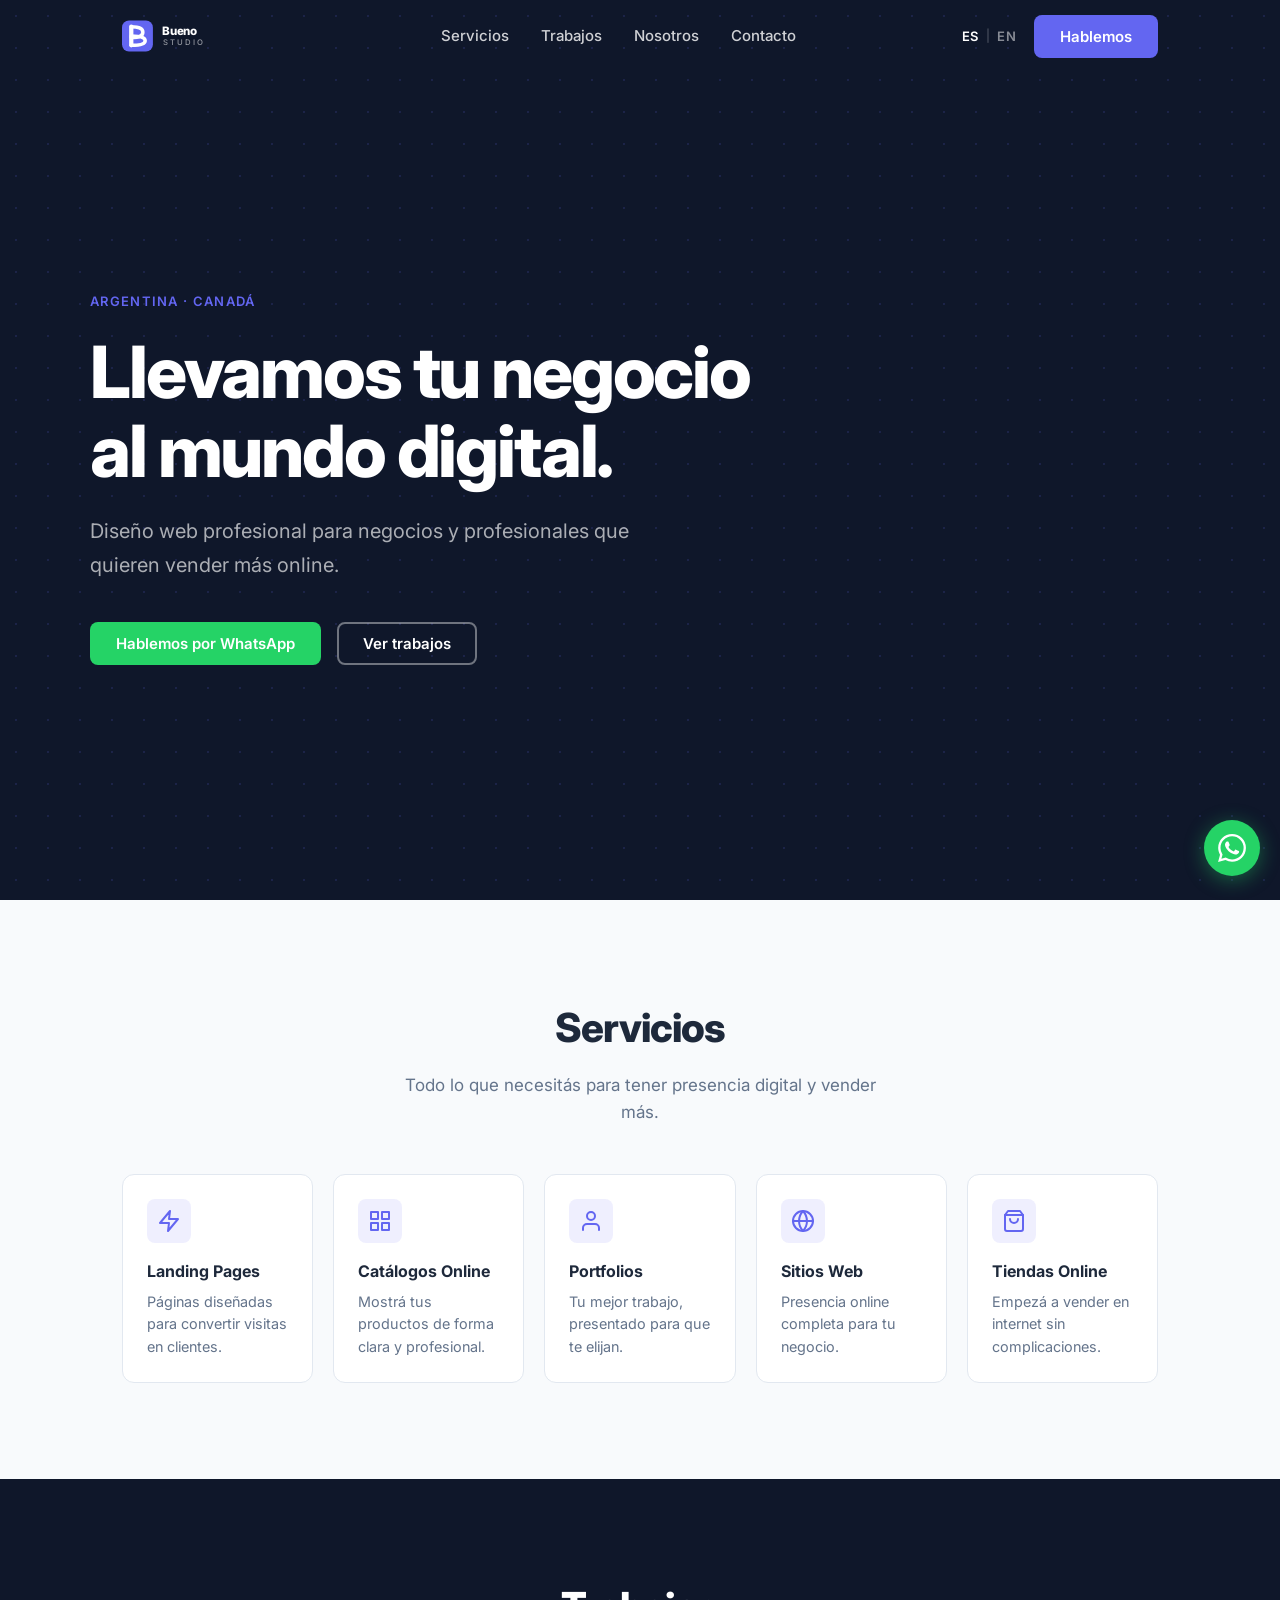
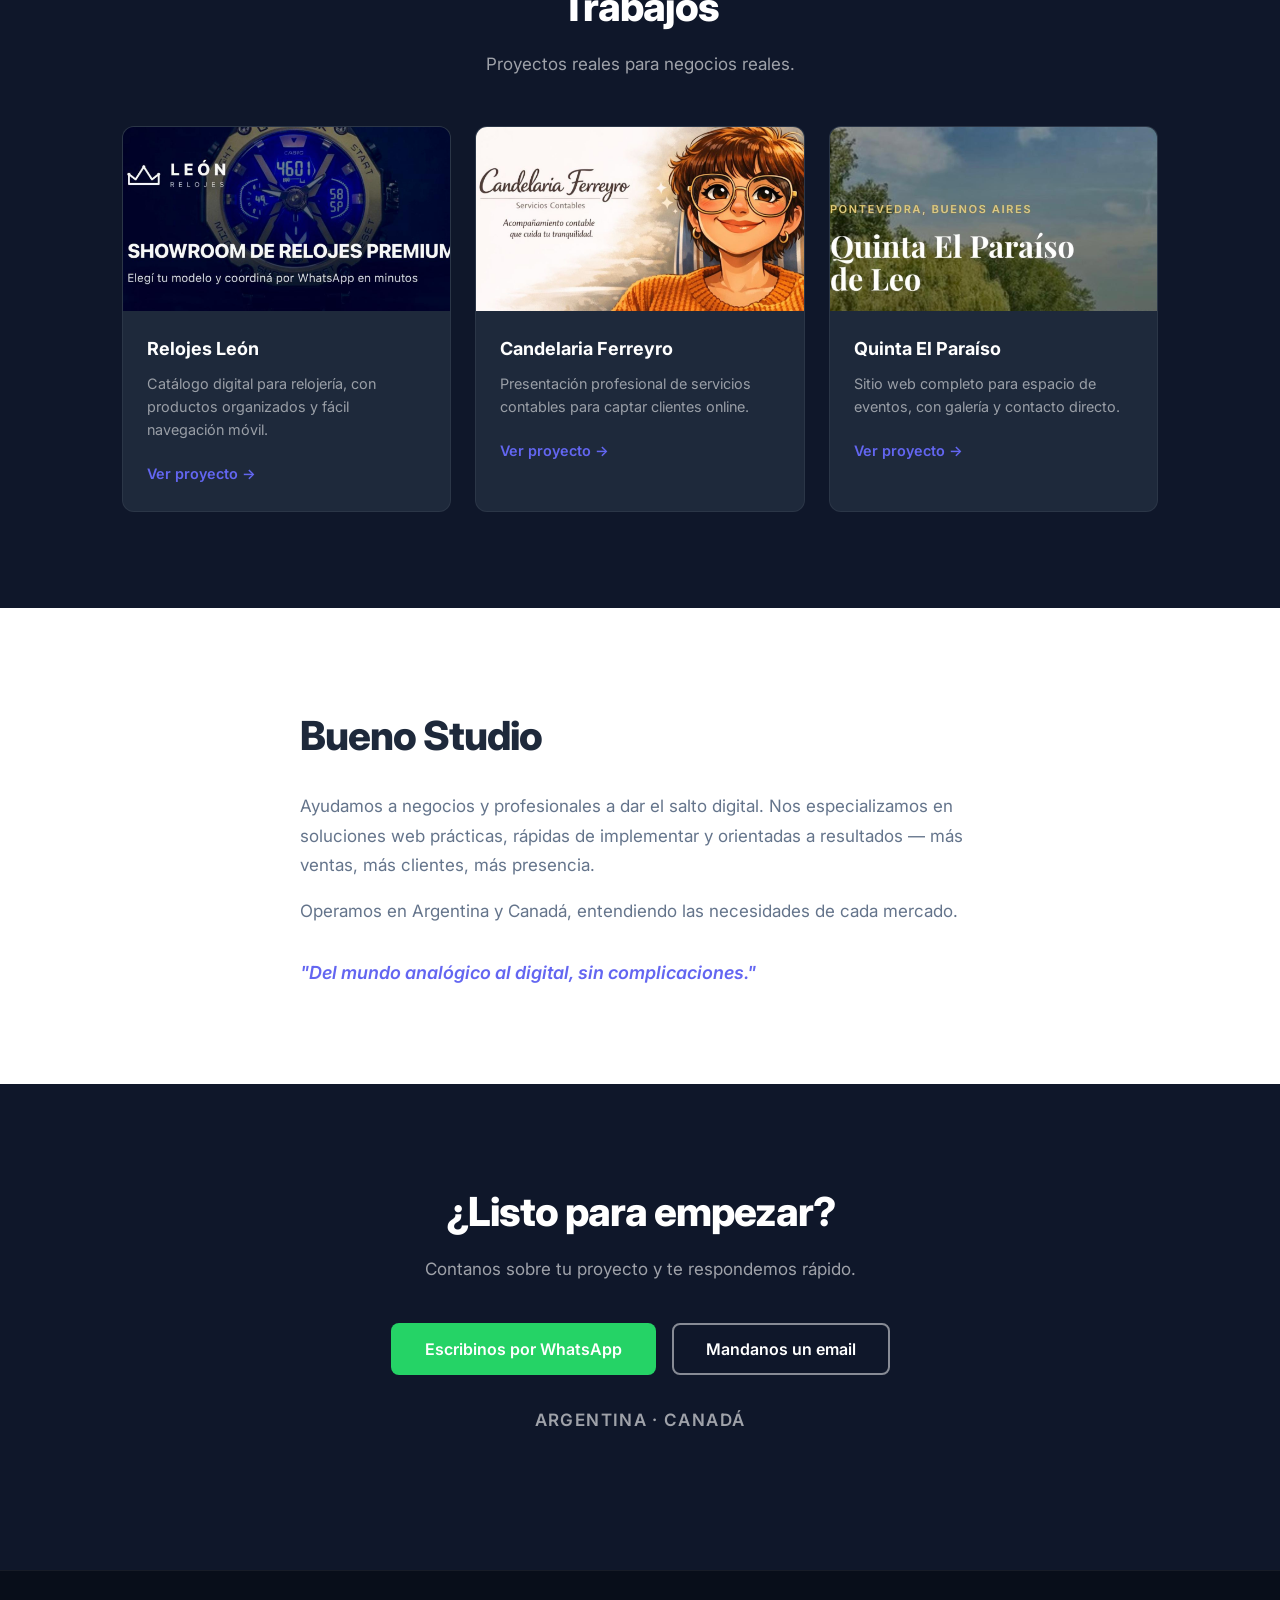
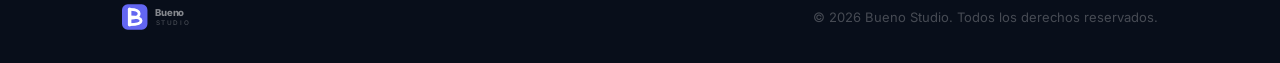
==== index.html @ 8ce3236c "Add SEO fundamentals: robots.txt, sitemap.xml, favicon, og:image, canonical" ====
<!doctype html>
<html lang="es">
  <head>
    <!-- Google tag (gtag.js) -->
<script async src="https://www.googletagmanager.com/gtag/js?id=G-J54RKQ4SXS"></script>
<script>
  window.dataLayer = window.dataLayer || [];
  function gtag() {
    dataLayer.push(arguments);
  }
  gtag("js", new Date());

  gtag("config", "G-J54RKQ4SXS");
</script>
    <meta charset="UTF-8" />
    <meta
      name="viewport"
      content="width=device-width, initial-scale=1.0, viewport-fit=cover"
    />
    <meta
      name="description"
      content="Bueno Studio — Diseño web profesional para negocios y profesionales en Argentina y Canadá."
    />
    <!-- Canonical -->
    <link rel="canonical" href="https://bueno-studio.netlify.app/" />

    <!-- Favicon -->
    <link rel="icon" type="image/svg+xml" href="images/logo-icon.svg" />
    <link rel="icon" href="/favicon.ico" sizes="32x32" />
    <link rel="apple-touch-icon" href="images/apple-touch-icon.png" />

    <!-- Open Graph -->
    <meta property="og:title" content="Bueno Studio" />
    <meta
      property="og:description"
      content="Llevamos tu negocio al mundo digital. Listos para vender."
    />
    <meta property="og:type" content="website" />
    <meta property="og:url" content="https://bueno-studio.netlify.app/" />
    <meta
      property="og:image"
      content="https://bueno-studio.netlify.app/images/og-image-bueno-studio.jpg"
    />
    <meta property="og:image:width" content="1200" />
    <meta property="og:image:height" content="630" />

    <!-- Twitter Card -->
    <meta name="twitter:card" content="summary_large_image" />
    <meta name="twitter:title" content="Bueno Studio" />
    <meta
      name="twitter:description"
      content="Llevamos tu negocio al mundo digital. Listos para vender."
    />
    <meta
      name="twitter:image"
      content="https://bueno-studio.netlify.app/images/og-image-bueno-studio.jpg"
    />

    <title>Bueno Studio</title>
    <link rel="preconnect" href="https://fonts.googleapis.com" />
    <link rel="preconnect" href="https://fonts.gstatic.com" crossorigin />
    <link
      href="https://fonts.googleapis.com/css2?family=Inter:wght@400;500;600;700;800&display=swap"
      rel="stylesheet"
    />
    <link rel="stylesheet" href="css/styles.css" />
  </head>
  <body>
    <!-- NAV -->
    <nav class="nav" id="nav">
      <div class="nav-container">
        <a href="#" class="nav-logo" aria-label="Bueno Studio">
          <svg
            xmlns="http://www.w3.org/2000/svg"
            viewBox="0 0 200 44"
            height="34"
            aria-hidden="true"
          >
            <rect x="0" y="2" width="40" height="40" rx="9" fill="#6366F1" />
            <g stroke="white" stroke-linecap="round" fill="none">
              <line x1="12" y1="10" x2="12" y2="34" stroke-width="5.5" />
              <path
                d="M 12,10 Q 27,10 27,17 Q 27,24 12,24"
                stroke-width="4.5"
              />
              <path
                d="M 12,22 Q 30,22 30,28 Q 30,34 12,34"
                stroke-width="4.5"
              />
            </g>
            <text
              x="52"
              y="21"
              font-family="Inter, -apple-system, sans-serif"
              font-size="15"
              font-weight="800"
              fill="white"
              letter-spacing="-0.3"
            >
              Bueno
            </text>
            <text
              x="53"
              y="34"
              font-family="Inter, -apple-system, sans-serif"
              font-size="10"
              font-weight="500"
              fill="rgba(255,255,255,0.55)"
              letter-spacing="2.5"
            >
              STUDIO
            </text>
          </svg>
        </a>

        <div class="nav-menu" id="navMenu">
          <a href="#services" class="nav-link" data-key="nav.services"
            >Servicios</a
          >
          <a href="#portfolio" class="nav-link" data-key="nav.portfolio"
            >Trabajos</a
          >
          <a href="#about" class="nav-link" data-key="nav.about">Nosotros</a>
          <a href="#contact" class="nav-link" data-key="nav.contact"
            >Contacto</a
          >
        </div>

        <div class="nav-actions">
          <div class="lang-toggle">
            <button class="lang-btn active" id="btnEs" onclick="setLang('es')">
              ES
            </button>
            <span class="lang-divider">|</span>
            <button class="lang-btn" id="btnEn" onclick="setLang('en')">
              EN
            </button>
          </div>
          <a href="#contact" class="btn btn-primary nav-cta" data-key="nav.cta"
            >Hablemos</a
          >
          <button
            class="hamburger"
            id="hamburger"
            aria-label="Menu"
            aria-expanded="false"
          >
            <span></span><span></span><span></span>
          </button>
        </div>
      </div>
    </nav>

    <!-- HERO -->
    <section class="hero" id="hero">
      <div class="hero-container">
        <p class="hero-tag" data-key="hero.tag">Argentina · Canadá</p>
        <h1 class="hero-headline" data-key="hero.headline">
          Llevamos tu negocio<br />al mundo digital.
        </h1>
        <p class="hero-sub" data-key="hero.sub">
          Diseño web profesional para negocios y profesionales que quieren
          vender más online.
        </p>
        <div class="hero-ctas">
          <!-- TODO: Replace +549XXXXXXXXXX with your actual WhatsApp number -->
          <a
            href="https://wa.me/12368188312?text=Hola%21+Me+gustar%C3%ADa+saber+m%C3%A1s+sobre+los+servicios+de+Bueno+Studio."
            class="btn btn-whatsapp"
            target="_blank"
            rel="noopener"
            data-key="hero.cta1"
          >
            <svg
              width="20"
              height="20"
              viewBox="0 0 24 24"
              fill="currentColor"
              aria-hidden="true"
            >
              <path
                d="M17.472 14.382c-.297-.149-1.758-.867-2.03-.967-.273-.099-.471-.148-.67.15-.197.297-.767.966-.94 1.164-.173.199-.347.223-.644.075-.297-.15-1.255-.463-2.39-1.475-.883-.788-1.48-1.761-1.653-2.059-.173-.297-.018-.458.13-.606.134-.133.298-.347.446-.52.149-.174.198-.298.298-.497.099-.198.05-.371-.025-.52-.075-.149-.669-1.612-.916-2.207-.242-.579-.487-.5-.669-.51-.173-.008-.371-.01-.57-.01-.198 0-.52.074-.792.372-.272.297-1.04 1.016-1.04 2.479 0 1.462 1.065 2.875 1.213 3.074.149.198 2.096 3.2 5.077 4.487.709.306 1.262.489 1.694.625.712.227 1.36.195 1.871.118.571-.085 1.758-.719 2.006-1.413.248-.694.248-1.289.173-1.413-.074-.124-.272-.198-.57-.347m-5.421 7.403h-.004a9.87 9.87 0 01-5.031-1.378l-.361-.214-3.741.982.998-3.648-.235-.374a9.86 9.86 0 01-1.51-5.26c.001-5.45 4.436-9.884 9.888-9.884 2.64 0 5.122 1.03 6.988 2.898a9.825 9.825 0 012.893 6.994c-.003 5.45-4.437 9.884-9.885 9.884m8.413-18.297A11.815 11.815 0 0012.05 0C5.495 0 .16 5.335.157 11.892c0 2.096.547 4.142 1.588 5.945L.057 24l6.305-1.654a11.882 11.882 0 005.683 1.448h.005c6.554 0 11.89-5.335 11.893-11.893a11.821 11.821 0 00-3.48-8.413z"
              />
            </svg>
            Hablemos por WhatsApp
          </a>
          <a href="#portfolio" class="btn btn-outline" data-key="hero.cta2"
            >Ver trabajos</a
          >
        </div>
      </div>
      <div class="hero-pattern" aria-hidden="true"></div>
    </section>

    <!-- SERVICES -->
    <section class="services" id="services">
      <div class="container">
        <div class="section-header">
          <h2 data-key="services.title">Servicios</h2>
          <p data-key="services.sub">
            Todo lo que necesitás para tener presencia digital y vender más.
          </p>
        </div>
        <div class="services-grid">
          <div class="service-card">
            <div class="service-icon">
              <svg
                width="24"
                height="24"
                viewBox="0 0 24 24"
                fill="none"
                stroke="currentColor"
                stroke-width="2"
                stroke-linecap="round"
                stroke-linejoin="round"
                aria-hidden="true"
              >
                <polygon points="13 2 3 14 12 14 11 22 21 10 12 10 13 2" />
              </svg>
            </div>
            <h3 class="service-title" data-key="services.items.0.title">
              Landing Pages
            </h3>
            <p class="service-desc" data-key="services.items.0.desc">
              Páginas diseñadas para convertir visitas en clientes.
            </p>
          </div>

          <div class="service-card">
            <div class="service-icon">
              <svg
                width="24"
                height="24"
                viewBox="0 0 24 24"
                fill="none"
                stroke="currentColor"
                stroke-width="2"
                stroke-linecap="round"
                stroke-linejoin="round"
                aria-hidden="true"
              >
                <rect x="3" y="3" width="7" height="7" />
                <rect x="14" y="3" width="7" height="7" />
                <rect x="3" y="14" width="7" height="7" />
                <rect x="14" y="14" width="7" height="7" />
              </svg>
            </div>
            <h3 class="service-title" data-key="services.items.1.title">
              Catálogos Online
            </h3>
            <p class="service-desc" data-key="services.items.1.desc">
              Mostrá tus productos de forma clara y profesional.
            </p>
          </div>

          <div class="service-card">
            <div class="service-icon">
              <svg
                width="24"
                height="24"
                viewBox="0 0 24 24"
                fill="none"
                stroke="currentColor"
                stroke-width="2"
                stroke-linecap="round"
                stroke-linejoin="round"
                aria-hidden="true"
              >
                <path d="M20 21v-2a4 4 0 0 0-4-4H8a4 4 0 0 0-4 4v2" />
                <circle cx="12" cy="7" r="4" />
              </svg>
            </div>
            <h3 class="service-title" data-key="services.items.2.title">
              Portfolios
            </h3>
            <p class="service-desc" data-key="services.items.2.desc">
              Tu mejor trabajo, presentado para que te elijan.
            </p>
          </div>

          <div class="service-card">
            <div class="service-icon">
              <svg
                width="24"
                height="24"
                viewBox="0 0 24 24"
                fill="none"
                stroke="currentColor"
                stroke-width="2"
                stroke-linecap="round"
                stroke-linejoin="round"
                aria-hidden="true"
              >
                <circle cx="12" cy="12" r="10" />
                <line x1="2" y1="12" x2="22" y2="12" />
                <path
                  d="M12 2a15.3 15.3 0 0 1 4 10 15.3 15.3 0 0 1-4 10 15.3 15.3 0 0 1-4-10 15.3 15.3 0 0 1 4-10z"
                />
              </svg>
            </div>
            <h3 class="service-title" data-key="services.items.3.title">
              Sitios Web
            </h3>
            <p class="service-desc" data-key="services.items.3.desc">
              Presencia online completa para tu negocio.
            </p>
          </div>

          <div class="service-card">
            <div class="service-icon">
              <svg
                width="24"
                height="24"
                viewBox="0 0 24 24"
                fill="none"
                stroke="currentColor"
                stroke-width="2"
                stroke-linecap="round"
                stroke-linejoin="round"
                aria-hidden="true"
              >
                <path d="M6 2L3 6v14a2 2 0 002 2h14a2 2 0 002-2V6l-3-4z" />
                <line x1="3" y1="6" x2="21" y2="6" />
                <path d="M16 10a4 4 0 01-8 0" />
              </svg>
            </div>
            <h3 class="service-title" data-key="services.items.4.title">
              Tiendas Online
            </h3>
            <p class="service-desc" data-key="services.items.4.desc">
              Empezá a vender en internet sin complicaciones.
            </p>
          </div>
        </div>
      </div>
    </section>

    <!-- PORTFOLIO -->
    <section class="portfolio" id="portfolio">
      <div class="container">
        <div class="section-header section-header--light">
          <h2 data-key="portfolio.title">Trabajos</h2>
          <p data-key="portfolio.sub">Proyectos reales para negocios reales.</p>
        </div>
        <div class="portfolio-grid">
          <!-- TODO: Replace href="#" with actual project URL -->
          <!-- TODO: Replace gradient bg with: style="background-image: url('images/relojes-leon.jpg')" -->
          <div class="portfolio-card">
            <div class="portfolio-image portfolio-image--1"></div>
            <div class="portfolio-info">
              <h3 data-key="portfolio.projects.0.name">Relojes León</h3>
              <p data-key="portfolio.projects.0.desc">
                Catálogo digital para relojería, con productos organizados y
                fácil navegación móvil.
              </p>
              <a
                href="https://catalogo-relojes-leon.netlify.app/"
                class="portfolio-link"
                data-key="portfolio.viewProject"
                >Ver proyecto →</a
              >
            </div>
          </div>

          <div class="portfolio-card">
            <div class="portfolio-image portfolio-image--2"></div>
            <div class="portfolio-info">
              <h3 data-key="portfolio.projects.1.name">Candelaria Ferreyro</h3>
              <p data-key="portfolio.projects.1.desc">
                Presentación profesional de servicios contables para captar
                clientes online.
              </p>
              <a
                href="https://candelariacontadora.com"
                class="portfolio-link"
                data-key="portfolio.viewProject"
                >Ver proyecto →</a
              >
            </div>
          </div>

          <!-- TODO: Replace href="#" with actual project URL -->
          <div class="portfolio-card">
            <div class="portfolio-image portfolio-image--3"></div>
            <div class="portfolio-info">
              <h3 data-key="portfolio.projects.2.name">Quinta El Paraíso</h3>
              <p data-key="portfolio.projects.2.desc">
                Sitio web completo para espacio de eventos, con galería, mapa y
                contacto directo.
              </p>
              <a
                href="https://quinta-el-paraiso-de-leo.netlify.app/"
                class="portfolio-link"
                data-key="portfolio.viewProject"
                >Ver proyecto →</a
              >
            </div>
          </div>
        </div>
      </div>
    </section>

    <!-- ABOUT -->
    <section class="about" id="about">
      <div class="container">
        <div class="about-content">
          <h2 data-key="about.title">Bueno Studio</h2>
          <p class="about-body" data-key="about.body">
            Ayudamos a negocios y profesionales a dar el salto digital. Nos
            especializamos en soluciones web prácticas, rápidas de implementar y
            orientadas a resultados — más ventas, más clientes, más presencia.
          </p>
          <p class="about-body" data-key="about.body2">
            Operamos en Argentina y Canadá, entendiendo las necesidades de cada
            mercado.
          </p>
          <p class="about-tagline" data-key="about.tagline">
            "Del mundo analógico al digital, sin complicaciones."
          </p>
        </div>
      </div>
    </section>

    <!-- CONTACT -->
    <section class="contact" id="contact">
      <div class="container">
        <div class="contact-content">
          <h2 data-key="contact.title">¿Listo para empezar?</h2>
          <p data-key="contact.sub">
            Contanos sobre tu proyecto y te respondemos rápido.
          </p>
          <div class="contact-actions">
            <!-- TODO: Replace +549XXXXXXXXXX with your actual WhatsApp number -->
            <a
              href="https://wa.me/12368188312?text=Hola%21+Me+gustar%C3%ADa+saber+m%C3%A1s+sobre+los+servicios+de+Bueno+Studio."
              class="btn btn-whatsapp btn-lg"
              target="_blank"
              rel="noopener"
              data-key="contact.whatsapp"
            >
              <svg
                width="22"
                height="22"
                viewBox="0 0 24 24"
                fill="currentColor"
                aria-hidden="true"
              >
                <path
                  d="M17.472 14.382c-.297-.149-1.758-.867-2.03-.967-.273-.099-.471-.148-.67.15-.197.297-.767.966-.94 1.164-.173.199-.347.223-.644.075-.297-.15-1.255-.463-2.39-1.475-.883-.788-1.48-1.761-1.653-2.059-.173-.297-.018-.458.13-.606.134-.133.298-.347.446-.52.149-.174.198-.298.298-.497.099-.198.05-.371-.025-.52-.075-.149-.669-1.612-.916-2.207-.242-.579-.487-.5-.669-.51-.173-.008-.371-.01-.57-.01-.198 0-.52.074-.792.372-.272.297-1.04 1.016-1.04 2.479 0 1.462 1.065 2.875 1.213 3.074.149.198 2.096 3.2 5.077 4.487.709.306 1.262.489 1.694.625.712.227 1.36.195 1.871.118.571-.085 1.758-.719 2.006-1.413.248-.694.248-1.289.173-1.413-.074-.124-.272-.198-.57-.347m-5.421 7.403h-.004a9.87 9.87 0 01-5.031-1.378l-.361-.214-3.741.982.998-3.648-.235-.374a9.86 9.86 0 01-1.51-5.26c.001-5.45 4.436-9.884 9.888-9.884 2.64 0 5.122 1.03 6.988 2.898a9.825 9.825 0 012.893 6.994c-.003 5.45-4.437 9.884-9.885 9.884m8.413-18.297A11.815 11.815 0 0012.05 0C5.495 0 .16 5.335.157 11.892c0 2.096.547 4.142 1.588 5.945L.057 24l6.305-1.654a11.882 11.882 0 005.683 1.448h.005c6.554 0 11.89-5.335 11.893-11.893a11.821 11.821 0 00-3.48-8.413z"
                />
              </svg>
              Escribinos por WhatsApp
            </a>
            <!-- TODO: Replace with your actual email -->
            <a
              href="mailto:hola@buenostudio.com"
              class="btn btn-outline-light btn-lg"
              data-key="contact.email"
            >
              Mandanos un email
            </a>
          </div>
          <p class="contact-note" data-key="contact.note">Argentina · Canadá</p>
        </div>
      </div>
    </section>

    <!-- FOOTER -->
    <footer class="footer">
      <div class="container">
        <div class="footer-content">
          <a href="#" class="footer-logo" aria-label="Bueno Studio">
            <svg
              xmlns="http://www.w3.org/2000/svg"
              viewBox="0 0 200 44"
              height="28"
              aria-hidden="true"
            >
              <rect x="0" y="2" width="40" height="40" rx="9" fill="#6366F1" />
              <g stroke="white" stroke-linecap="round" fill="none">
                <line x1="12" y1="10" x2="12" y2="34" stroke-width="5.5" />
                <path
                  d="M 12,10 Q 27,10 27,17 Q 27,24 12,24"
                  stroke-width="4.5"
                />
                <path
                  d="M 12,22 Q 30,22 30,28 Q 30,34 12,34"
                  stroke-width="4.5"
                />
              </g>
              <text
                x="52"
                y="21"
                font-family="Inter, -apple-system, sans-serif"
                font-size="15"
                font-weight="800"
                fill="rgba(255,255,255,0.5)"
                letter-spacing="-0.3"
              >
                Bueno
              </text>
              <text
                x="53"
                y="34"
                font-family="Inter, -apple-system, sans-serif"
                font-size="10"
                font-weight="500"
                fill="rgba(255,255,255,0.25)"
                letter-spacing="2.5"
              >
                STUDIO
              </text>
            </svg>
          </a>
          <p class="footer-copy" data-key="footer.copy">
            © 2026 Bueno Studio. Todos los derechos reservados.
          </p>
        </div>
      </div>
    </footer>

    <!-- FLOATING WHATSAPP BUTTON -->
    <!-- TODO: Replace +549XXXXXXXXXX with your actual WhatsApp number -->
    <a
      href="https://wa.me/12368188312?text=Hola%21+Me+gustar%C3%ADa+saber+m%C3%A1s+sobre+los+servicios+de+Bueno+Studio."
      class="whatsapp-float"
      target="_blank"
      rel="noopener"
      aria-label="WhatsApp"
    >
      <svg
        width="28"
        height="28"
        viewBox="0 0 24 24"
        fill="currentColor"
        aria-hidden="true"
      >
        <path
          d="M17.472 14.382c-.297-.149-1.758-.867-2.03-.967-.273-.099-.471-.148-.67.15-.197.297-.767.966-.94 1.164-.173.199-.347.223-.644.075-.297-.15-1.255-.463-2.39-1.475-.883-.788-1.48-1.761-1.653-2.059-.173-.297-.018-.458.13-.606.134-.133.298-.347.446-.52.149-.174.198-.298.298-.497.099-.198.05-.371-.025-.52-.075-.149-.669-1.612-.916-2.207-.242-.579-.487-.5-.669-.51-.173-.008-.371-.01-.57-.01-.198 0-.52.074-.792.372-.272.297-1.04 1.016-1.04 2.479 0 1.462 1.065 2.875 1.213 3.074.149.198 2.096 3.2 5.077 4.487.709.306 1.262.489 1.694.625.712.227 1.36.195 1.871.118.571-.085 1.758-.719 2.006-1.413.248-.694.248-1.289.173-1.413-.074-.124-.272-.198-.57-.347m-5.421 7.403h-.004a9.87 9.87 0 01-5.031-1.378l-.361-.214-3.741.982.998-3.648-.235-.374a9.86 9.86 0 01-1.51-5.26c.001-5.45 4.436-9.884 9.888-9.884 2.64 0 5.122 1.03 6.988 2.898a9.825 9.825 0 012.893 6.994c-.003 5.45-4.437 9.884-9.885 9.884m8.413-18.297A11.815 11.815 0 0012.05 0C5.495 0 .16 5.335.157 11.892c0 2.096.547 4.142 1.588 5.945L.057 24l6.305-1.654a11.882 11.882 0 005.683 1.448h.005c6.554 0 11.89-5.335 11.893-11.893a11.821 11.821 0 00-3.48-8.413z"
        />
      </svg>
    </a>

    <script src="js/main.js"></script>
  </body>
</html>
---- css/styles.css ----
/* ============================================
   BUENO STUDIO — styles.css
   Mobile-first. Clean. Conversion-focused.
   ============================================ */

/* --- Variables --- */
:root {
  --dark: #0f172a;
  --dark-2: #1e293b;
  --accent: #6366f1;
  --accent-hover: #4f46e5;
  --white: #ffffff;
  --light: #f8fafc;
  --text: #1e293b;
  --muted: #64748b;
  --border: #e2e8f0;
  --whatsapp: #25d366;
  --whatsapp-hover: #1ebd5a;
  --radius: 12px;
  --radius-sm: 8px;
  --shadow: 0 1px 3px rgba(0, 0, 0, 0.08), 0 1px 2px rgba(0, 0, 0, 0.04);
  --shadow-md: 0 4px 12px rgba(0, 0, 0, 0.08);
  --shadow-lg: 0 10px 30px rgba(0, 0, 0, 0.12);
  --font: "Inter", -apple-system, BlinkMacSystemFont, sans-serif;
  --max-width: 1100px;
  --nav-height: 72px;
}

/* --- Reset & Base --- */
*,
*::before,
*::after {
  box-sizing: border-box;
  margin: 0;
  padding: 0;
  -webkit-tap-highlight-color: transparent;
}

html {
  scroll-behavior: smooth;
  scroll-padding-top: var(--nav-height);
  -webkit-text-size-adjust: 100%;
}

body {
  font-family: var(--font);
  font-size: 1rem;
  line-height: 1.6;
  color: var(--text);
  background: var(--white);
  overflow-x: hidden;
}

img {
  max-width: 100%;
  display: block;
}

a {
  text-decoration: none;
  color: inherit;
}

button {
  cursor: pointer;
  border: none;
  background: none;
  font-family: var(--font);
  touch-action: manipulation;
}

a {
  touch-action: manipulation;
}

/* --- Utility --- */
.container {
  width: 100%;
  max-width: var(--max-width);
  margin: 0 auto;
  padding: 0 1.25rem;
}

/* ============================================
   BUTTONS
   ============================================ */
.btn {
  display: inline-flex;
  align-items: center;
  gap: 0.5rem;
  padding: 0.75rem 1.5rem;
  border-radius: var(--radius-sm);
  font-family: var(--font);
  font-size: 0.9375rem;
  font-weight: 600;
  line-height: 1;
  cursor: pointer;
  transition:
    background 0.18s ease,
    color 0.18s ease,
    transform 0.15s ease,
    box-shadow 0.18s ease;
  white-space: nowrap;
  border: 2px solid transparent;
}

.btn:active {
  transform: scale(0.97);
}

.btn-primary {
  background: var(--accent);
  color: var(--white);
}

.btn-primary:hover {
  background: var(--accent-hover);
}

.btn-whatsapp {
  background: var(--whatsapp);
  color: var(--white);
}

.btn-whatsapp:hover {
  background: var(--whatsapp-hover);
}

.btn-outline {
  background: transparent;
  color: var(--white);
  border-color: rgba(255, 255, 255, 0.4);
}

.btn-outline:hover {
  border-color: var(--white);
  background: rgba(255, 255, 255, 0.1);
}

.btn-outline-light {
  background: transparent;
  color: var(--white);
  border-color: rgba(255, 255, 255, 0.5);
}

.btn-outline-light:hover {
  background: rgba(255, 255, 255, 0.15);
  border-color: var(--white);
}

.btn-lg {
  padding: 1rem 2rem;
  font-size: 1rem;
}

/* ============================================
   NAVIGATION
   ============================================ */
.nav {
  position: fixed;
  top: 0;
  left: 0;
  right: 0;
  z-index: 100;
  height: var(--nav-height);
  background: transparent;
  transition:
    background 0.3s ease,
    box-shadow 0.3s ease;
}

.nav--scrolled {
  background: var(--dark);
  box-shadow: 0 2px 20px rgba(0, 0, 0, 0.3);
}

.nav-container {
  display: flex;
  align-items: center;
  justify-content: space-between;
  height: 100%;
  max-width: var(--max-width);
  margin: 0 auto;
  padding: 0 1.25rem;
}

.nav-logo {
  display: flex;
  align-items: center;
  flex-shrink: 0;
}

.nav-logo svg {
  display: block;
  width: auto;
}

.nav-menu {
  display: none;
  gap: 2rem;
}

.nav-link {
  font-size: 0.9375rem;
  font-weight: 500;
  color: rgba(255, 255, 255, 0.8);
  transition: color 0.18s ease;
}

.nav-link:hover {
  color: var(--white);
}

.nav-actions {
  display: flex;
  align-items: center;
  gap: 1rem;
}

.lang-toggle {
  display: flex;
  align-items: center;
  gap: 0.35rem;
}

.lang-btn {
  font-size: 0.8125rem;
  font-weight: 600;
  color: rgba(255, 255, 255, 0.5);
  padding: 0.25rem 0.1rem;
  transition: color 0.18s ease;
  letter-spacing: 0.04em;
}

.lang-btn:hover,
.lang-btn.active {
  color: var(--white);
}

.lang-divider {
  font-size: 0.75rem;
  color: rgba(255, 255, 255, 0.3);
}

.nav-cta {
  display: none;
}

/* Hamburger */
.hamburger {
  display: flex;
  flex-direction: column;
  justify-content: center;
  gap: 5px;
  width: 36px;
  height: 36px;
  padding: 4px;
}

.hamburger span {
  display: block;
  height: 2px;
  width: 22px;
  background: var(--white);
  border-radius: 2px;
  transition:
    transform 0.25s ease,
    opacity 0.25s ease;
}

.hamburger.open span:nth-child(1) {
  transform: translateY(7px) rotate(45deg);
}

.hamburger.open span:nth-child(2) {
  opacity: 0;
}

.hamburger.open span:nth-child(3) {
  transform: translateY(-7px) rotate(-45deg);
}

/* Mobile menu */
.nav-menu.open {
  display: flex;
  flex-direction: column;
  position: fixed;
  top: var(--nav-height);
  left: 0;
  right: 0;
  background: var(--dark);
  padding: 1.5rem 1.25rem 2rem;
  gap: 0;
  border-top: 1px solid rgba(255, 255, 255, 0.08);
  box-shadow: 0 10px 30px rgba(0, 0, 0, 0.4);
}

.nav-menu.open .nav-link {
  padding: 0.875rem 0;
  font-size: 1.0625rem;
  border-bottom: 1px solid rgba(255, 255, 255, 0.06);
}

/* ============================================
   HERO
   ============================================ */
.hero {
  position: relative;
  background: var(--dark);
  min-height: 100svh;
  display: flex;
  align-items: center;
  overflow: hidden;
  padding: calc(var(--nav-height) + 3rem) 1.25rem 4rem;
}

.hero-container {
  position: relative;
  z-index: 2;
  width: 100%;
  max-width: var(--max-width);
  margin: 0 auto;
}

.hero-tag {
  font-size: 0.8125rem;
  font-weight: 600;
  letter-spacing: 0.1em;
  text-transform: uppercase;
  color: var(--accent);
  margin-bottom: 1.25rem;
}

.hero-headline {
  font-size: clamp(2.25rem, 7vw, 4.5rem);
  font-weight: 800;
  line-height: 1.1;
  letter-spacing: -0.03em;
  color: var(--white);
  margin-bottom: 1.5rem;
}

.hero-sub {
  font-size: clamp(1rem, 2.5vw, 1.25rem);
  font-weight: 400;
  color: rgba(255, 255, 255, 0.65);
  max-width: 560px;
  margin-bottom: 2.5rem;
  line-height: 1.7;
}

.hero-ctas {
  display: flex;
  flex-direction: column;
  gap: 1rem;
}

.hero-ctas .btn {
  width: 100%;
  justify-content: center;
}

/* Subtle dot grid background */
.hero-pattern {
  position: absolute;
  inset: 0;
  z-index: 1;
  background-image: radial-gradient(
    rgba(99, 102, 241, 0.15) 1px,
    transparent 1px
  );
  background-size: 32px 32px;
}

/* ============================================
   SECTION HEADERS
   ============================================ */
.section-header {
  text-align: center;
  margin-bottom: 3rem;
}

.section-header h2 {
  font-size: clamp(1.75rem, 4vw, 2.5rem);
  font-weight: 800;
  letter-spacing: -0.025em;
  color: var(--text);
  margin-bottom: 0.75rem;
}

.section-header p {
  font-size: 1.0625rem;
  color: var(--muted);
  max-width: 500px;
  margin: 0 auto;
}

.section-header--light h2 {
  color: var(--white);
}

.section-header--light p {
  color: rgba(255, 255, 255, 0.6);
}

/* ============================================
   SERVICES
   ============================================ */
.services {
  background: var(--light);
  padding: 5rem 1.25rem;
}

.services-grid {
  display: grid;
  grid-template-columns: 1fr 1fr;
  gap: 1rem;
}

/* Last card spans full width when alone in a row (5th card in 2-col grid) */
.services-grid > .service-card:last-child:nth-child(odd) {
  grid-column: 1 / -1;
}

.service-card {
  background: var(--white);
  border-radius: var(--radius);
  padding: 1.5rem;
  border: 1px solid var(--border);
  transition:
    box-shadow 0.2s ease,
    transform 0.2s ease,
    border-color 0.2s ease;
}

.service-card:hover {
  box-shadow: var(--shadow-md);
  transform: translateY(-2px);
  border-color: var(--accent);
}

.service-icon {
  width: 44px;
  height: 44px;
  background: rgba(99, 102, 241, 0.1);
  border-radius: var(--radius-sm);
  display: flex;
  align-items: center;
  justify-content: center;
  margin-bottom: 1rem;
  color: var(--accent);
}

.service-title {
  font-size: 1rem;
  font-weight: 700;
  color: var(--text);
  margin-bottom: 0.375rem;
}

.service-desc {
  font-size: 0.9rem;
  color: var(--muted);
  line-height: 1.55;
}

/* ============================================
   PORTFOLIO
   ============================================ */
.portfolio {
  background: var(--dark);
  padding: 5rem 1.25rem;
}

.portfolio-grid {
  display: grid;
  gap: 1.5rem;
}

.portfolio-card {
  background: var(--dark-2);
  border-radius: var(--radius);
  overflow: hidden;
  border: 1px solid rgba(255, 255, 255, 0.06);
  transition:
    transform 0.2s ease,
    box-shadow 0.2s ease;
}

.portfolio-card:hover {
  transform: translateY(-3px);
  box-shadow: 0 12px 40px rgba(0, 0, 0, 0.4);
}

.portfolio-image {
  position: relative;
  aspect-ratio: 16 / 9;
  background-size: cover;
  background-position: center;
  display: flex;
  align-items: flex-end;
  padding: 1rem;
}

.portfolio-image--1 {
  background-image: url("../images/relojes_leon_thumbnail.png");
}

.portfolio-image--2 {
  background-image: url("../images/og-preview-v2.png");
}

.portfolio-image--3 {
  background-image: url("../images/quinta_thumbnail.png");
  background-position: center top;
}

.portfolio-info {
  padding: 1.5rem;
}

.portfolio-info h3 {
  font-size: 1.125rem;
  font-weight: 700;
  color: var(--white);
  margin-bottom: 0.5rem;
}

.portfolio-info p {
  font-size: 0.9rem;
  color: rgba(255, 255, 255, 0.55);
  line-height: 1.6;
  margin-bottom: 1.25rem;
}

.portfolio-link {
  font-size: 0.9rem;
  font-weight: 600;
  color: var(--accent);
  transition:
    color 0.18s ease,
    gap 0.18s ease;
  display: inline-flex;
  align-items: center;
  gap: 0.25rem;
}

.portfolio-link:hover {
  color: #818cf8;
}

/* ============================================
   ABOUT
   ============================================ */
.about {
  background: var(--white);
  padding: 5rem 1.25rem;
}

.about-content {
  max-width: 680px;
  margin: 0 auto;
}

.about-content h2 {
  font-size: clamp(1.75rem, 4vw, 2.5rem);
  font-weight: 800;
  letter-spacing: -0.025em;
  color: var(--text);
  margin-bottom: 1.5rem;
}

.about-body {
  font-size: 1.0625rem;
  color: var(--muted);
  line-height: 1.75;
  margin-bottom: 1rem;
}

.about-tagline {
  font-size: 1.125rem;
  font-weight: 600;
  color: var(--accent);
  margin-top: 2rem;
  font-style: italic;
}

/* ============================================
   CONTACT
   ============================================ */
.contact {
  background: var(--dark);
  padding: 5rem 1.25rem;
}

.contact-content {
  text-align: center;
  max-width: 560px;
  margin: 0 auto;
}

.contact-content h2 {
  font-size: clamp(1.75rem, 4vw, 2.5rem);
  font-weight: 800;
  letter-spacing: -0.025em;
  color: var(--white);
  margin-bottom: 0.75rem;
}

.contact-content > p {
  font-size: 1.0625rem;
  color: rgba(255, 255, 255, 0.6);
  margin-bottom: 2.5rem;
}

.contact-actions {
  display: flex;
  flex-direction: column;
  gap: 1rem;
  align-items: center;
}

.contact-actions .btn {
  width: 100%;
  justify-content: center;
}

.contact-note {
  margin-top: 2rem;
  font-size: 0.8125rem;
  font-weight: 600;
  letter-spacing: 0.08em;
  text-transform: uppercase;
  color: rgba(255, 255, 255, 0.25);
}

/* ============================================
   FOOTER
   ============================================ */
.footer {
  background: #080e1a;
  padding: 2rem 1.25rem;
  border-top: 1px solid rgba(255, 255, 255, 0.06);
}

.footer-content {
  display: flex;
  flex-direction: column;
  align-items: center;
  gap: 0.5rem;
  text-align: center;
  max-width: var(--max-width);
  margin: 0 auto;
}

.footer-logo {
  display: flex;
  align-items: center;
}

.footer-logo svg {
  display: block;
  width: auto;
}

.footer-copy {
  font-size: 0.8125rem;
  color: rgba(255, 255, 255, 0.25);
}

/* ============================================
   FLOATING WHATSAPP BUTTON
   ============================================ */
.whatsapp-float {
  position: fixed;
  bottom: max(1.5rem, calc(env(safe-area-inset-bottom) + 1rem));
  right: 1.25rem;
  z-index: 99;
  width: 56px;
  height: 56px;
  background: var(--whatsapp);
  color: var(--white);
  border-radius: 50%;
  display: flex;
  align-items: center;
  justify-content: center;
  box-shadow: 0 4px 20px rgba(37, 211, 102, 0.4);
  transition:
    transform 0.2s ease,
    box-shadow 0.2s ease,
    background 0.18s ease;
}

.whatsapp-float:hover {
  transform: scale(1.08);
  background: var(--whatsapp-hover);
  box-shadow: 0 6px 28px rgba(37, 211, 102, 0.5);
}

/* ============================================
   RESPONSIVE — Tablet (768px+)
   ============================================ */
@media (min-width: 768px) {
  .nav-menu {
    display: flex;
  }

  .hamburger {
    display: none;
  }

  .nav-cta {
    display: inline-flex;
  }

  .hero {
    padding: calc(var(--nav-height) + 4rem) 2rem 5rem;
  }

  .hero-ctas {
    flex-direction: row;
  }

  /* Restore natural button width on tablet+ */
  .hero-ctas .btn,
  .contact-actions .btn {
    width: auto;
    justify-content: flex-start;
  }

  .services {
    padding: 6rem 2rem;
  }

  .services-grid {
    grid-template-columns: repeat(3, 1fr);
    gap: 1.25rem;
  }

  /* Reset last-child override — not needed in 3-col grid */
  .services-grid > .service-card:last-child:nth-child(odd) {
    grid-column: auto;
  }

  .portfolio {
    padding: 6rem 2rem;
  }

  .portfolio-grid {
    grid-template-columns: repeat(3, 1fr);
  }

  .about {
    padding: 6rem 2rem;
  }

  .contact {
    padding: 6rem 2rem;
  }

  .contact-actions {
    flex-direction: row;
    justify-content: center;
  }

  .footer-content {
    flex-direction: row;
    justify-content: space-between;
  }
}

/* ============================================
   RESPONSIVE — Desktop (1024px+)
   ============================================ */
@media (min-width: 1024px) {
  .container {
    padding: 0 2rem;
  }

  .nav-container {
    padding: 0 2rem;
  }

  .services-grid {
    grid-template-columns: repeat(5, 1fr);
  }
}
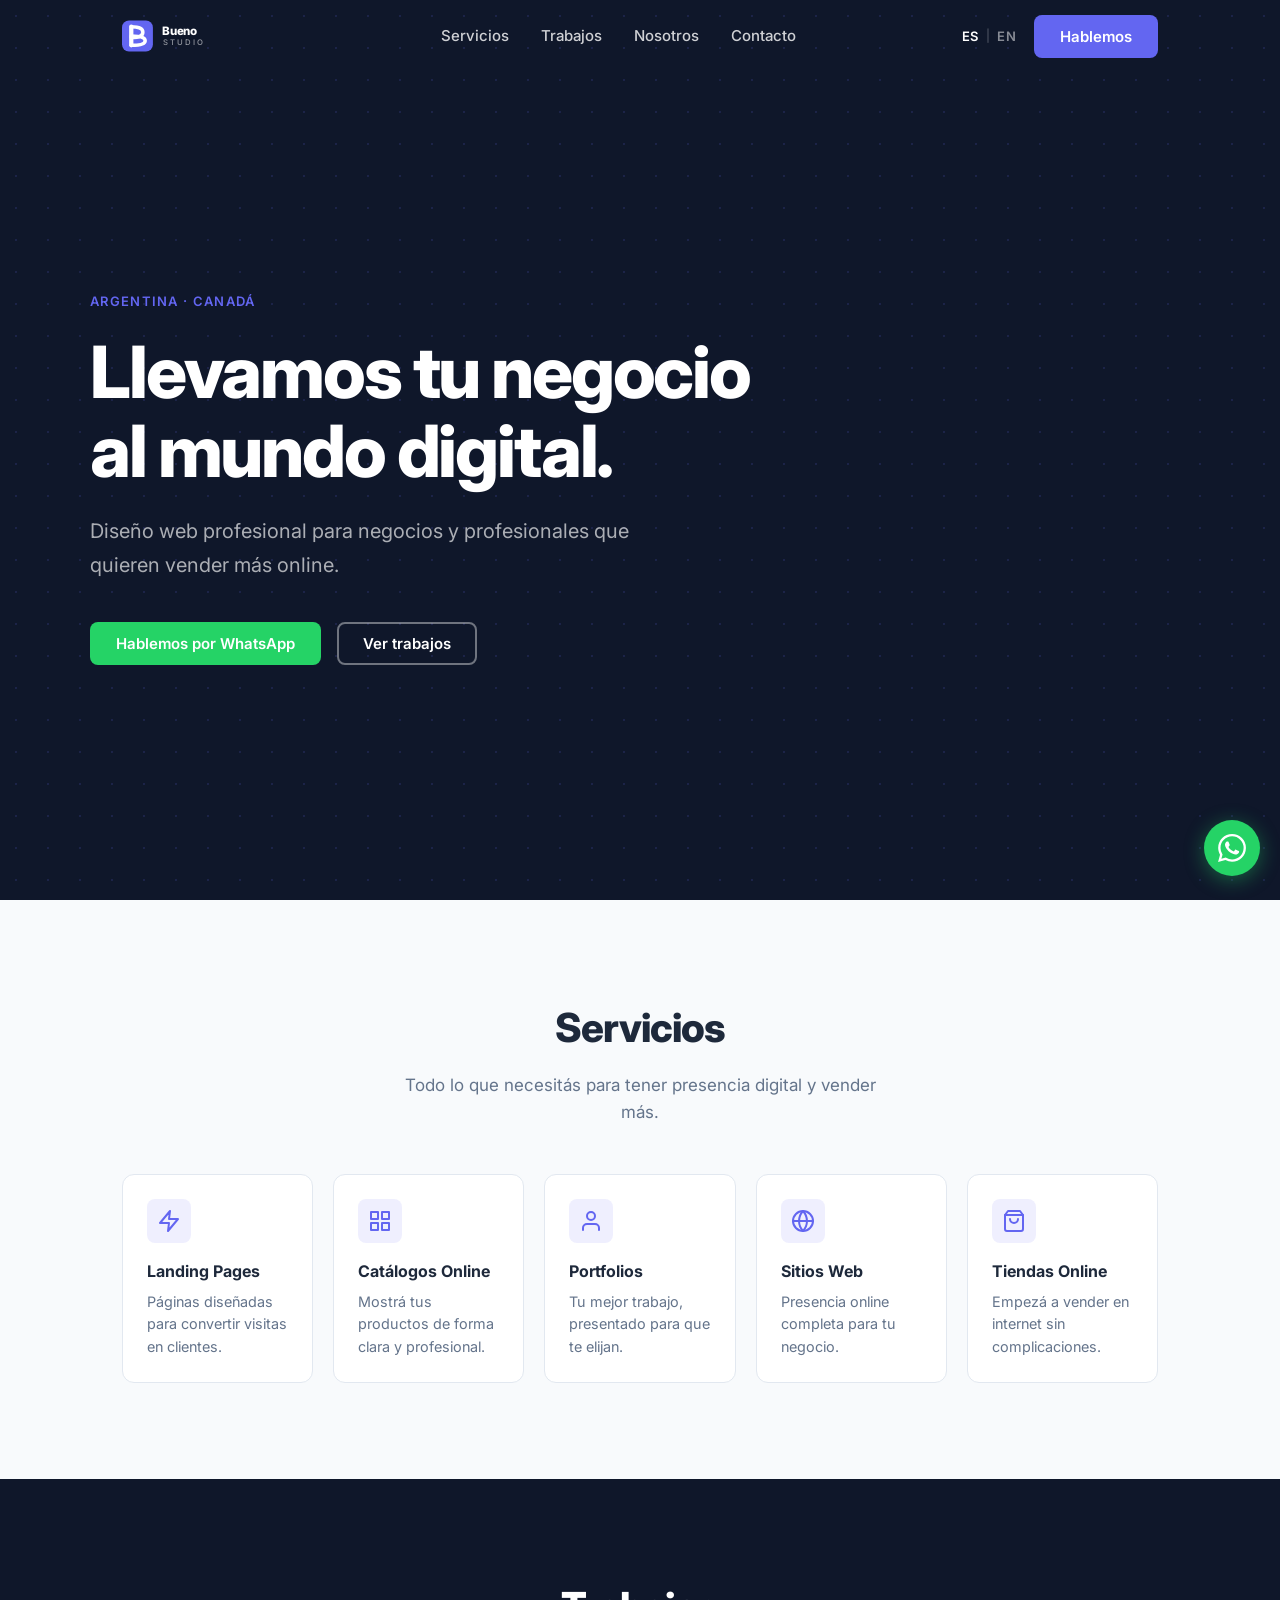
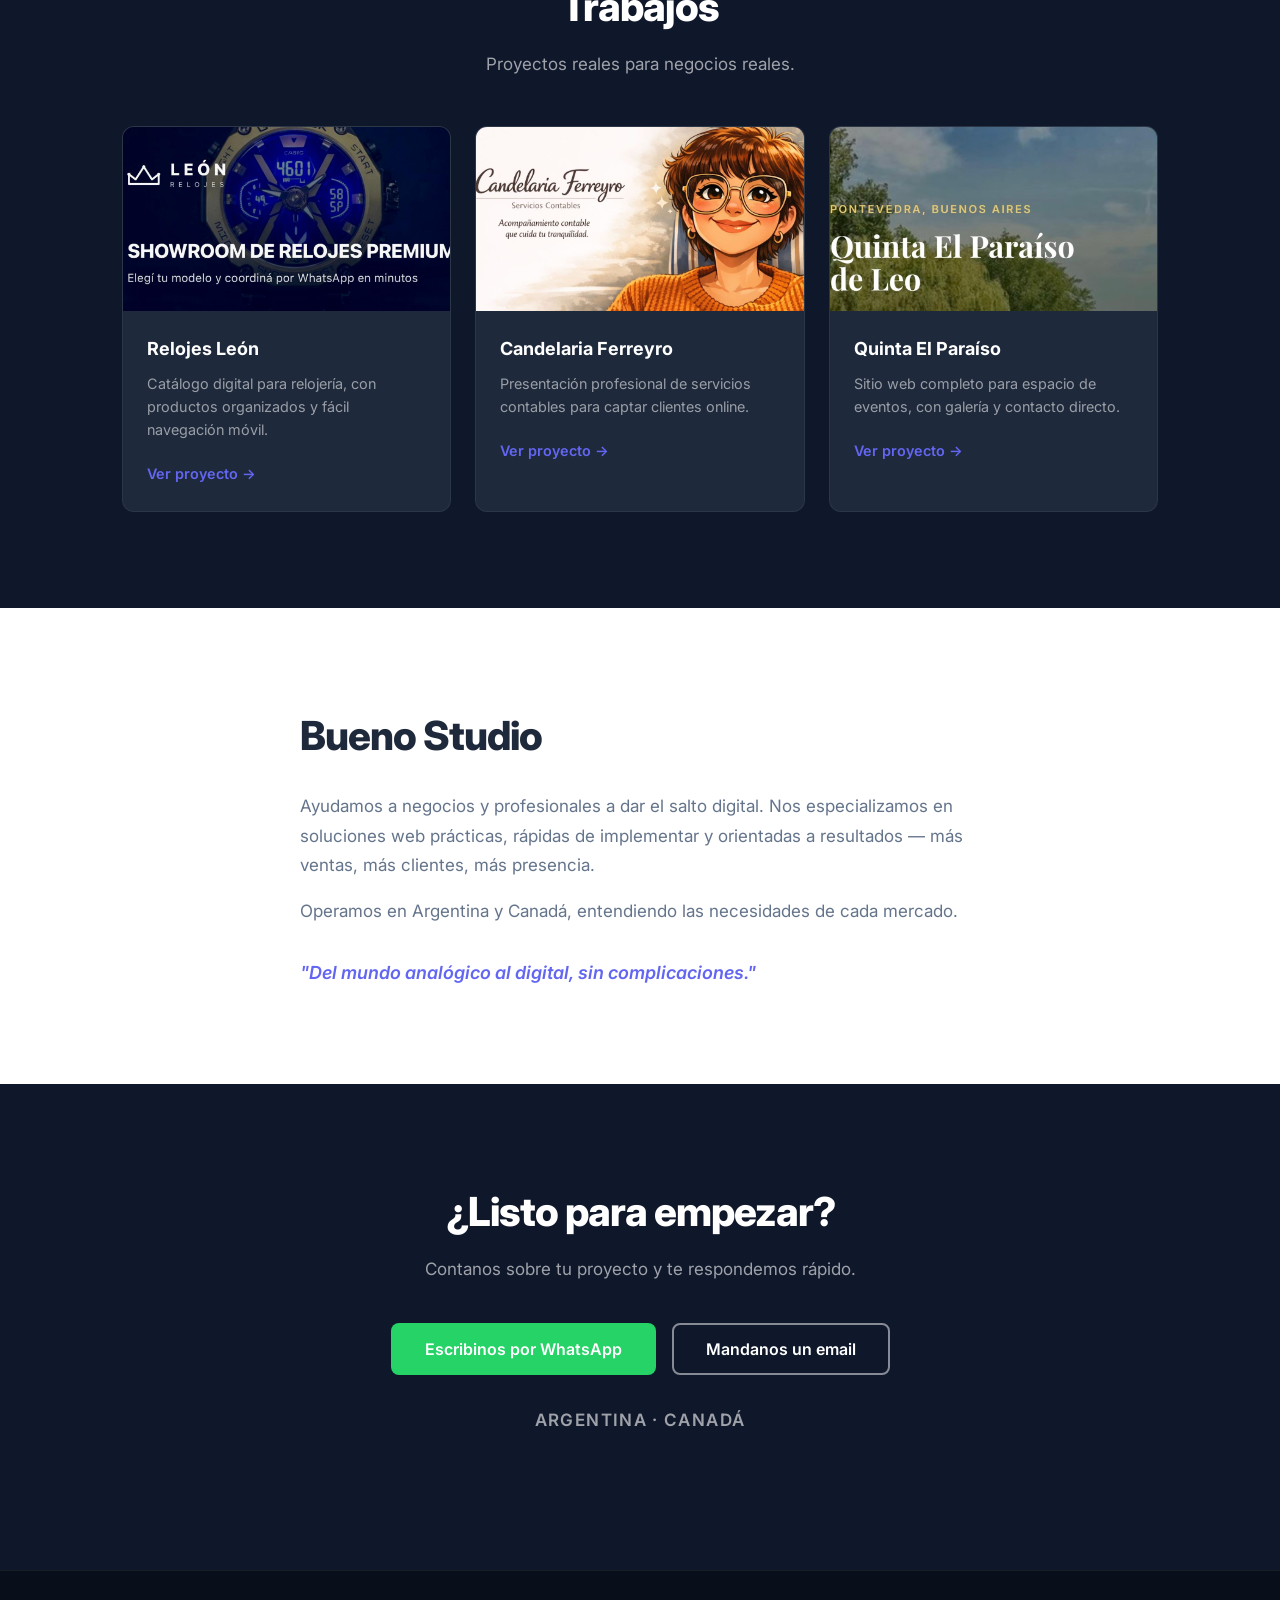
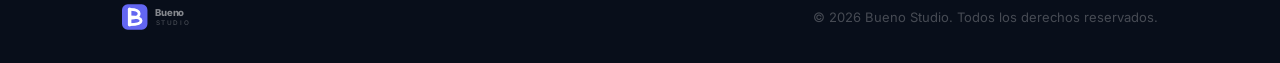
==== commit 90c1b92c: "Update domain references to thebuenostudio.com" ====
--- a/index.html
+++ b/index.html
@@ -2,16 +2,19 @@
 <html lang="es">
   <head>
     <!-- Google tag (gtag.js) -->
-<script async src="https://www.googletagmanager.com/gtag/js?id=G-J54RKQ4SXS"></script>
-<script>
-  window.dataLayer = window.dataLayer || [];
-  function gtag() {
-    dataLayer.push(arguments);
-  }
-  gtag("js", new Date());
-
-  gtag("config", "G-J54RKQ4SXS");
-</script>
+    <script
+      async
+      src="https://www.googletagmanager.com/gtag/js?id=G-J54RKQ4SXS"
+    ></script>
+    <script>
+      window.dataLayer = window.dataLayer || [];
+      function gtag() {
+        dataLayer.push(arguments);
+      }
+      gtag("js", new Date());
+
+      gtag("config", "G-J54RKQ4SXS");
+    </script>
     <meta charset="UTF-8" />
     <meta
       name="viewport"
@@ -22,7 +25,7 @@
       content="Bueno Studio — Diseño web profesional para negocios y profesionales en Argentina y Canadá."
     />
     <!-- Canonical -->
-    <link rel="canonical" href="https://bueno-studio.netlify.app/" />
+    <link rel="canonical" href="https://thebuenostudio.com/" />
 
     <!-- Favicon -->
     <link rel="icon" type="image/svg+xml" href="images/logo-icon.svg" />
@@ -36,10 +39,10 @@
       content="Llevamos tu negocio al mundo digital. Listos para vender."
     />
     <meta property="og:type" content="website" />
-    <meta property="og:url" content="https://bueno-studio.netlify.app/" />
+    <meta property="og:url" content="https://thebuenostudio.com/" />
     <meta
       property="og:image"
-      content="https://bueno-studio.netlify.app/images/og-image-bueno-studio.jpg"
+      content="https://thebuenostudio.com/images/og-image-bueno-studio.jpg"
     />
     <meta property="og:image:width" content="1200" />
     <meta property="og:image:height" content="630" />
@@ -53,7 +56,7 @@
     />
     <meta
       name="twitter:image"
-      content="https://bueno-studio.netlify.app/images/og-image-bueno-studio.jpg"
+      content="https://thebuenostudio.com/images/og-image-bueno-studio.jpg"
     />
 
     <title>Bueno Studio</title>
--- a/css/styles.css
+++ b/css/styles.css
@@ -507,7 +507,7 @@
 }
 
 .portfolio-image--2 {
-  background-image: url("../images/og-preview-v2.png");
+  background-image: url("../images/candelaria_thumbnail.jpg");
 }
 
 .portfolio-image--3 {
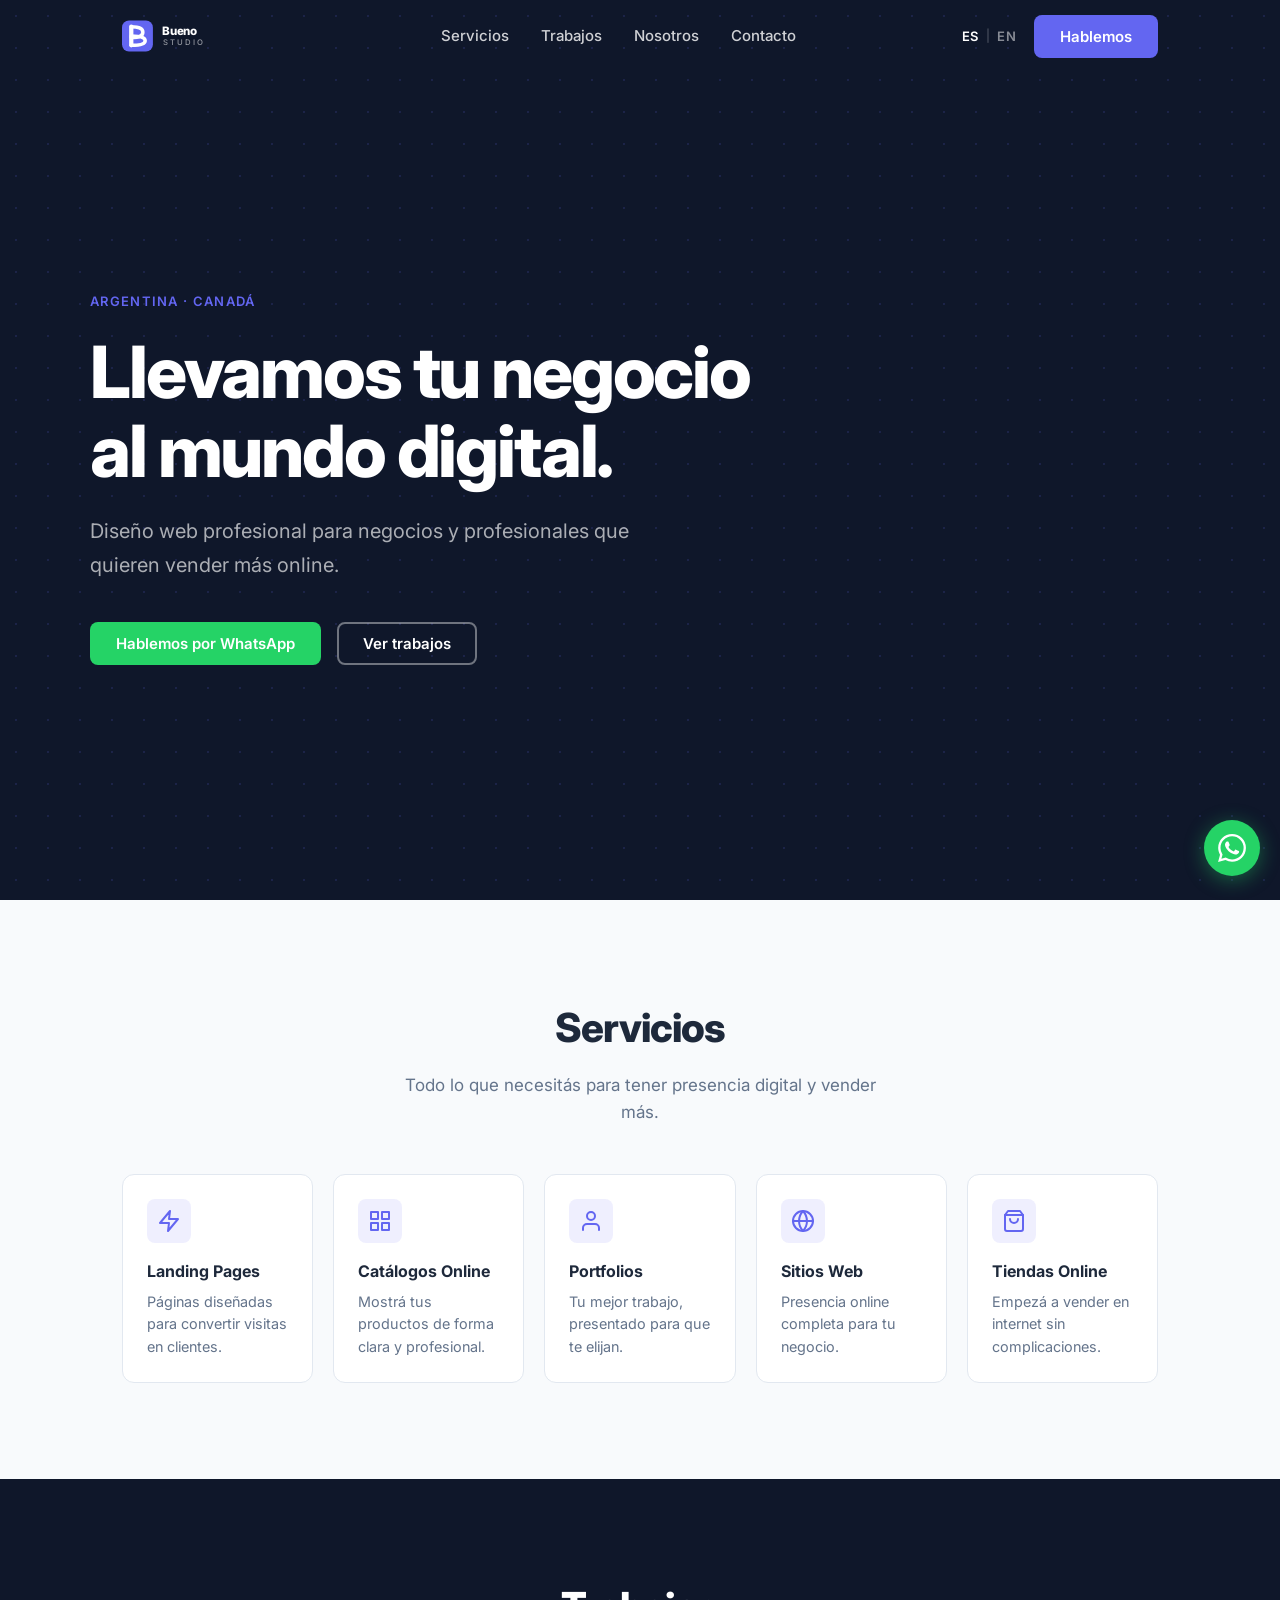
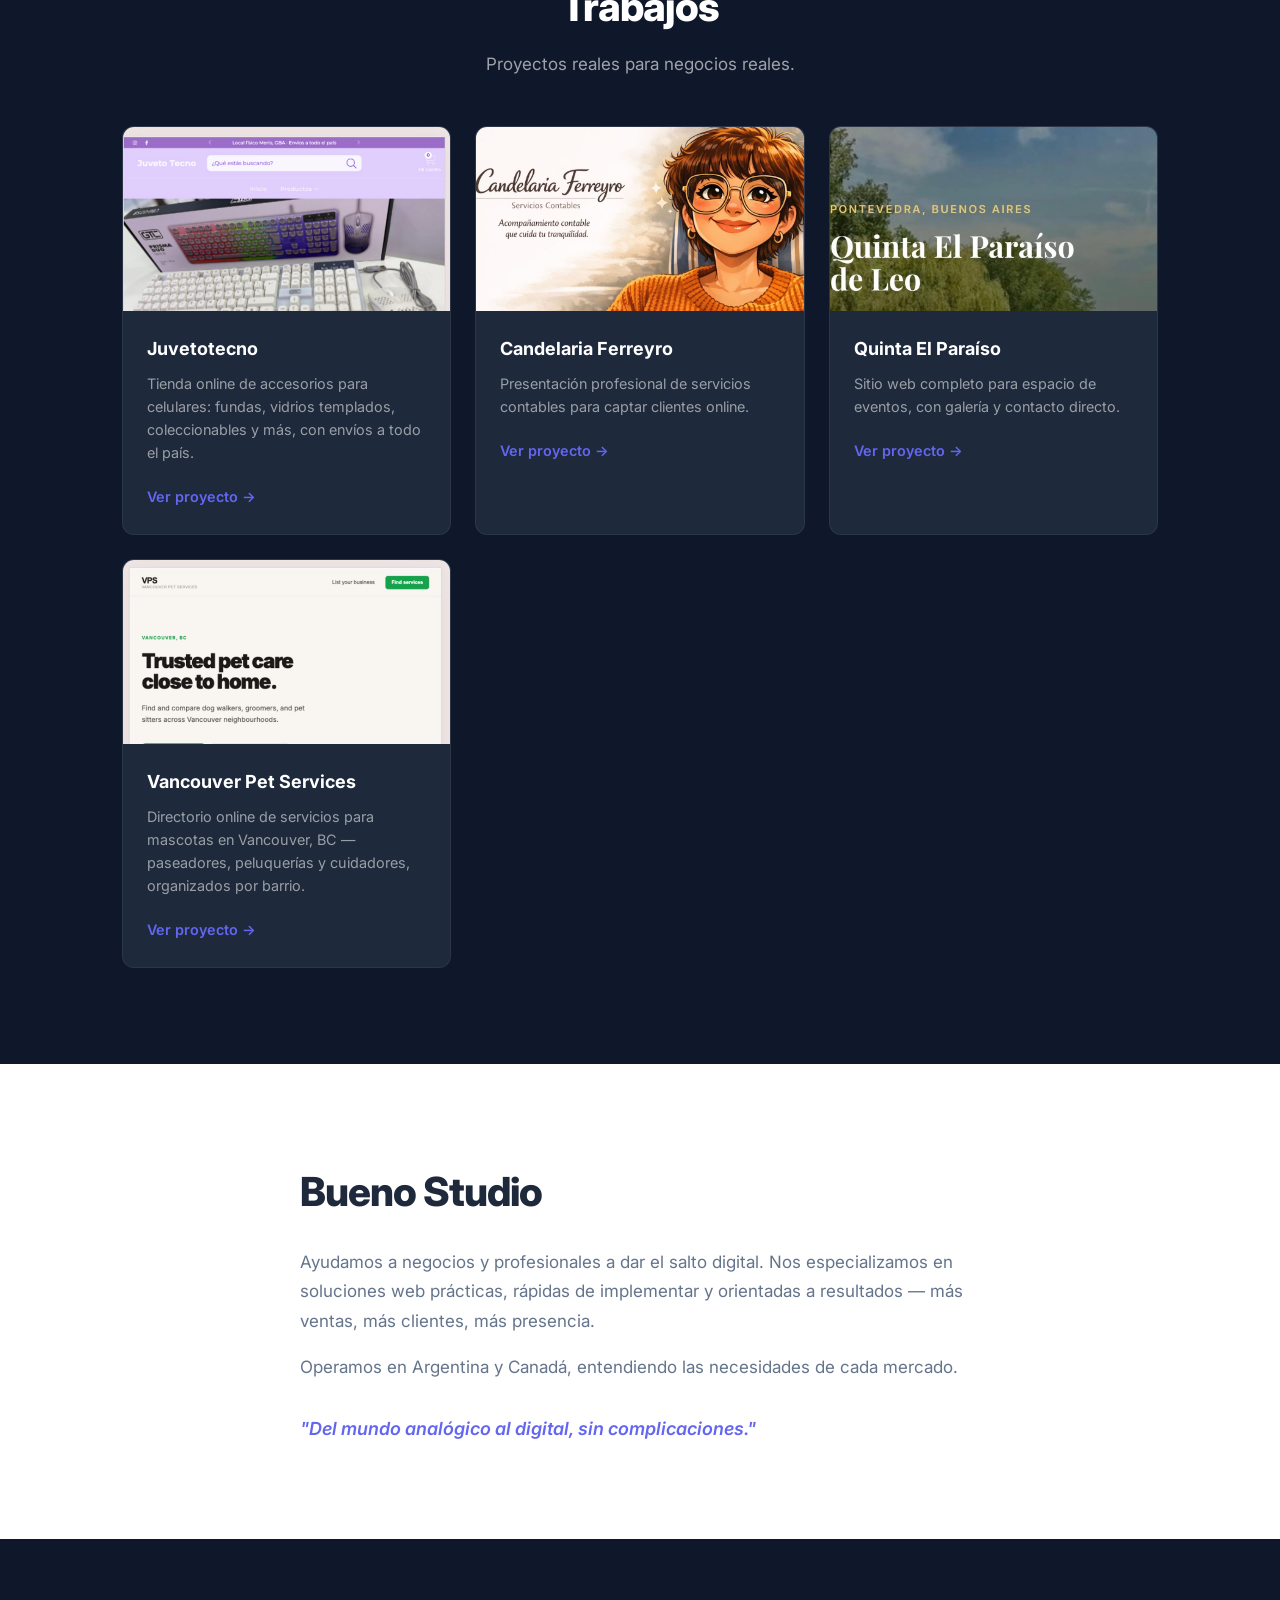
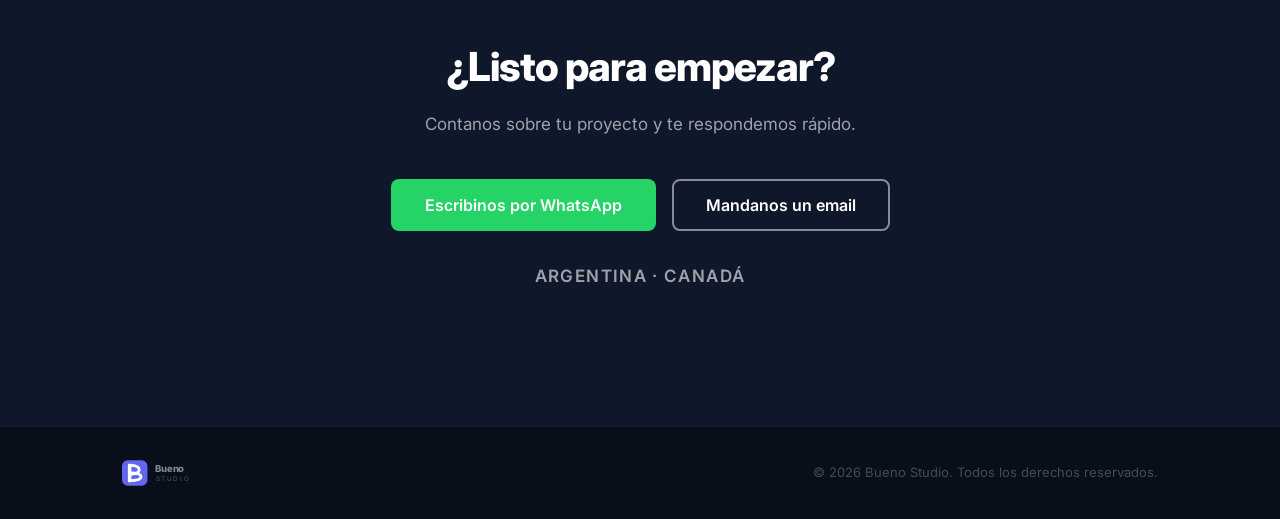
==== commit 1a7e260a: "Replace Relojes León portfolio item with Juvetotecno, add Vancouver Pet Services Swap the watch cata" ====
--- a/index.html
+++ b/index.html
@@ -16,6 +16,10 @@
       gtag("config", "G-J54RKQ4SXS");
     </script>
     <meta charset="UTF-8" />
+    <meta
+      name="google-site-verification"
+      content="eLCKIwKSQ90EDt6m7V_JRTRoQ-RJe91AXDDvHZPACW0"
+    />
     <meta
       name="viewport"
       content="width=device-width, initial-scale=1.0, viewport-fit=cover"
@@ -346,18 +350,16 @@
           <p data-key="portfolio.sub">Proyectos reales para negocios reales.</p>
         </div>
         <div class="portfolio-grid">
-          <!-- TODO: Replace href="#" with actual project URL -->
-          <!-- TODO: Replace gradient bg with: style="background-image: url('images/relojes-leon.jpg')" -->
           <div class="portfolio-card">
             <div class="portfolio-image portfolio-image--1"></div>
             <div class="portfolio-info">
-              <h3 data-key="portfolio.projects.0.name">Relojes León</h3>
+              <h3 data-key="portfolio.projects.0.name">Juvetotecno</h3>
               <p data-key="portfolio.projects.0.desc">
-                Catálogo digital para relojería, con productos organizados y
-                fácil navegación móvil.
+                Tienda online de accesorios para celulares: fundas, vidrios
+                templados, coleccionables y más, con envíos a todo el país.
               </p>
               <a
-                href="https://catalogo-relojes-leon.netlify.app/"
+                href="https://juvetotecno.mitiendanube.com/"
                 class="portfolio-link"
                 data-key="portfolio.viewProject"
                 >Ver proyecto →</a
@@ -393,6 +395,26 @@
               </p>
               <a
                 href="https://quinta-el-paraiso-de-leo.netlify.app/"
+                class="portfolio-link"
+                data-key="portfolio.viewProject"
+                >Ver proyecto →</a
+              >
+            </div>
+          </div>
+
+          <div class="portfolio-card">
+            <div class="portfolio-image portfolio-image--4"></div>
+            <div class="portfolio-info">
+              <h3 data-key="portfolio.projects.3.name">
+                Vancouver Pet Services
+              </h3>
+              <p data-key="portfolio.projects.3.desc">
+                Directorio online de servicios para mascotas en Vancouver,
+                BC — paseadores, peluquerías y cuidadores, organizados por
+                barrio.
+              </p>
+              <a
+                href="https://vancouverpetservices.ca/"
                 class="portfolio-link"
                 data-key="portfolio.viewProject"
                 >Ver proyecto →</a
--- a/css/styles.css
+++ b/css/styles.css
@@ -503,7 +503,7 @@
 }
 
 .portfolio-image--1 {
-  background-image: url("../images/relojes_leon_thumbnail.png");
+  background-image: url("../images/juvetotecno_thumbnail.jpg");
 }
 
 .portfolio-image--2 {
@@ -511,8 +511,12 @@
 }
 
 .portfolio-image--3 {
-  background-image: url("../images/quinta_thumbnail.png");
+  background-image: url("../images/quinta_thumbnail.webp");
   background-position: center top;
+}
+
+.portfolio-image--4 {
+  background-image: url("../images/vancouver_pet_services_thumbnail.jpg");
 }
 
 .portfolio-info {
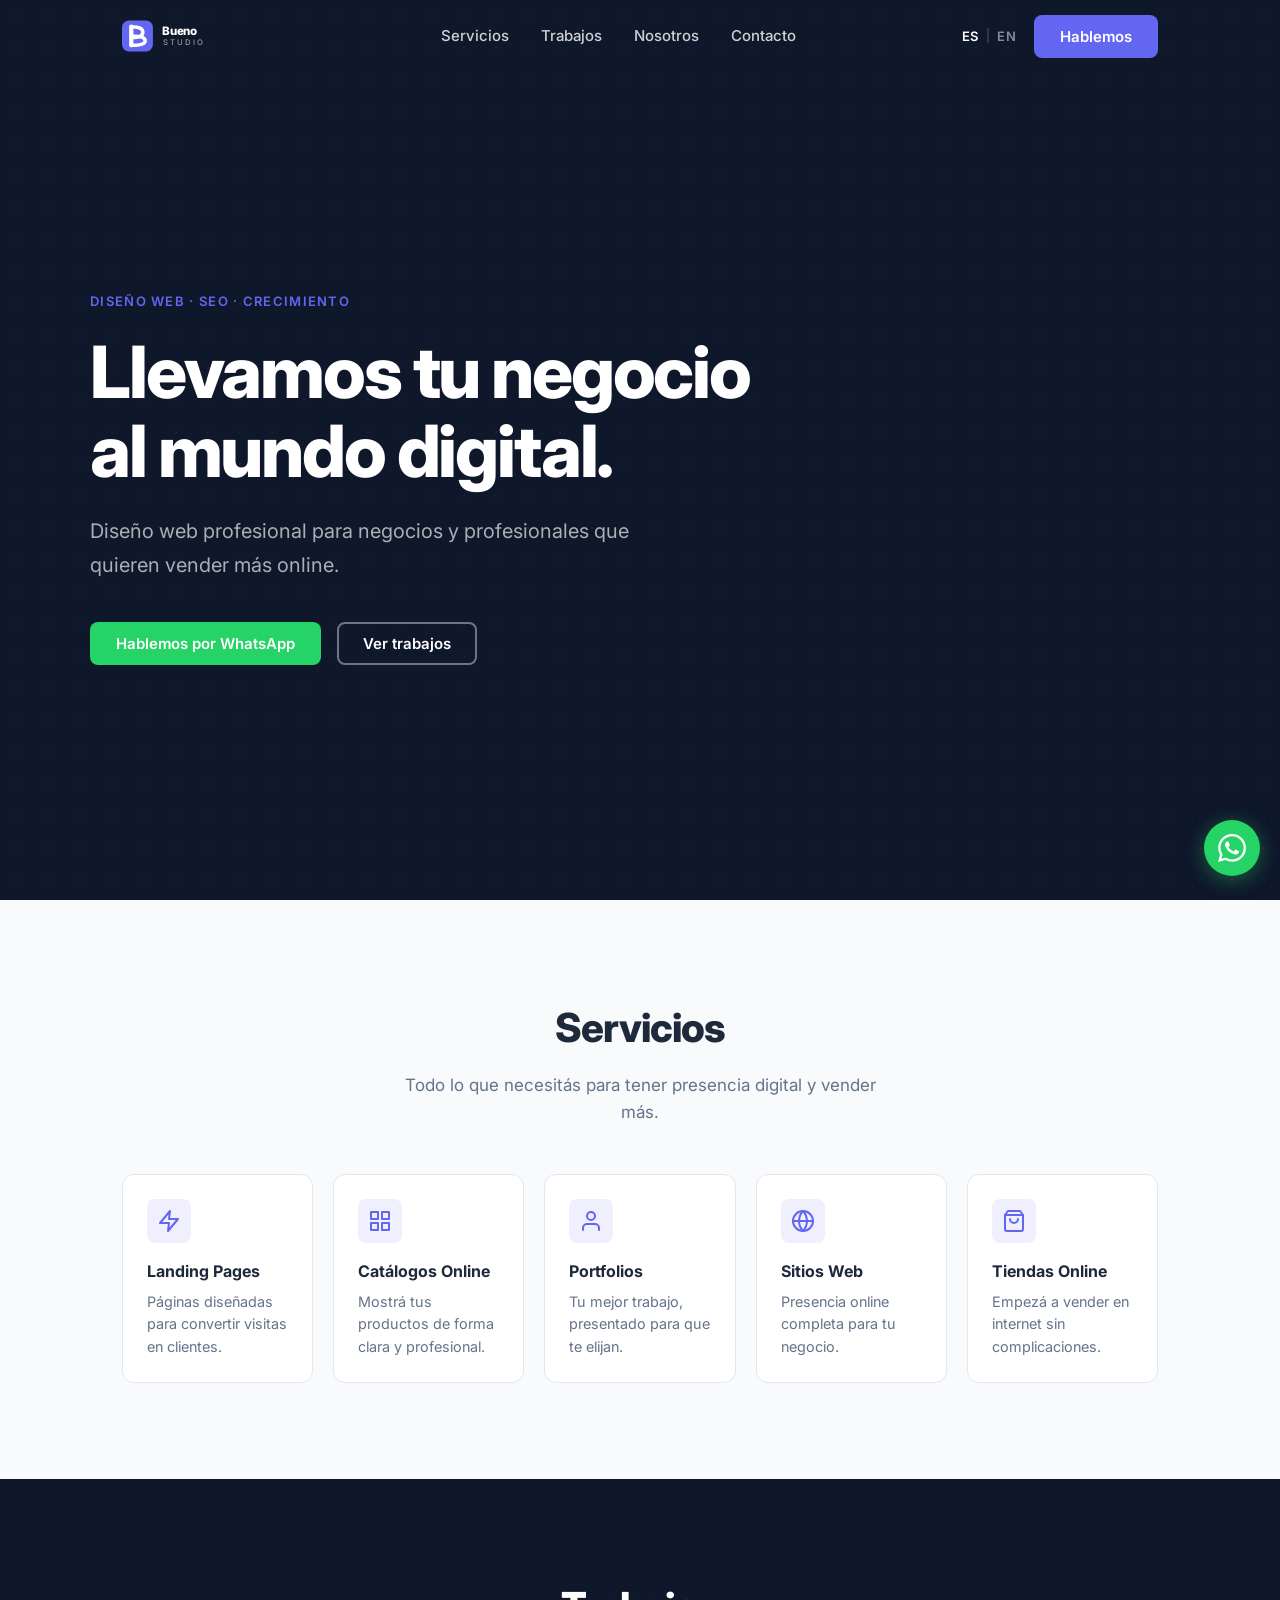
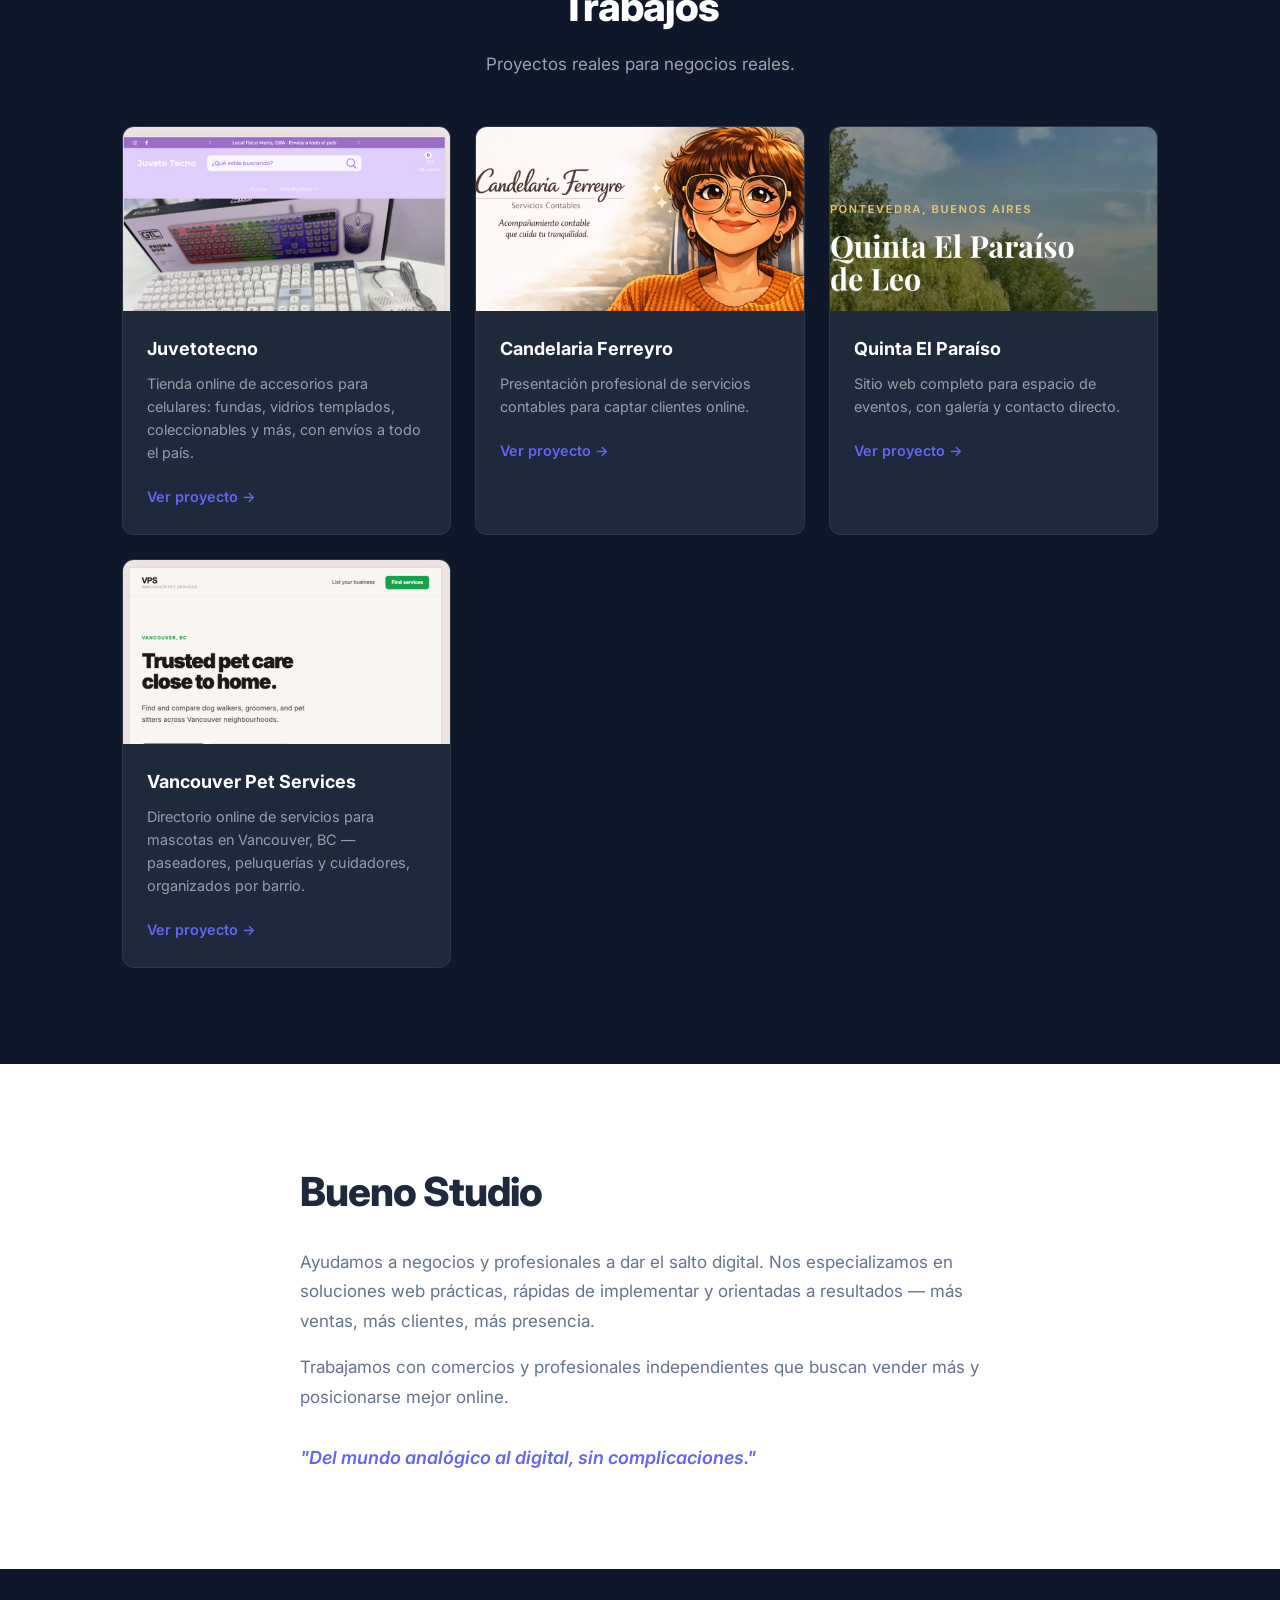
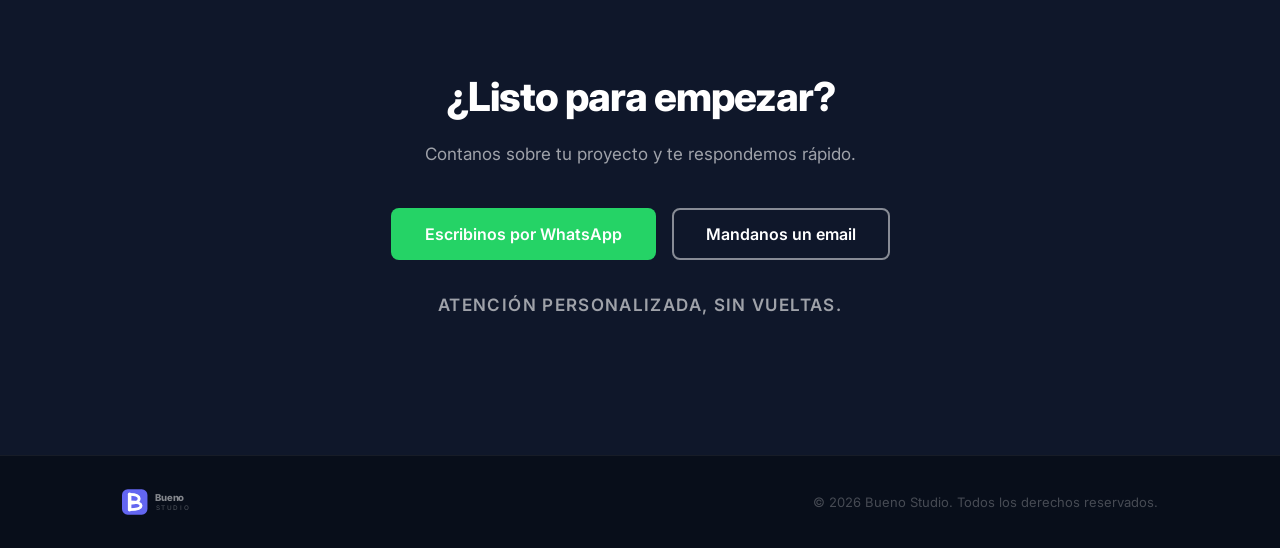
==== commit 8cf79596: "Remove Argentina/Canada geography mentions from ES copy, update og:image with new CTA" ====
--- a/index.html
+++ b/index.html
@@ -26,11 +26,19 @@
     />
     <meta
       name="description"
-      content="Bueno Studio — Diseño web profesional para negocios y profesionales en Argentina y Canadá."
+      content="Bueno Studio — Diseño web profesional y SEO para negocios y profesionales independientes."
     />
     <!-- Canonical -->
     <link rel="canonical" href="https://thebuenostudio.com/" />
 
+    <!-- Hreflang (idiomas alternativos) -->
+    <link rel="alternate" hreflang="es" href="https://thebuenostudio.com/" />
+    <link rel="alternate" hreflang="en" href="https://thebuenostudio.com/en/" />
+    <link
+      rel="alternate"
+      hreflang="x-default"
+      href="https://thebuenostudio.com/"
+    />
     <!-- Favicon -->
     <link rel="icon" type="image/svg+xml" href="images/logo-icon.svg" />
     <link rel="icon" href="/favicon.ico" sizes="32x32" />
@@ -38,6 +46,7 @@
 
     <!-- Open Graph -->
     <meta property="og:title" content="Bueno Studio" />
+    <meta property="og:site_name" content="Bueno Studio" />
     <meta
       property="og:description"
       content="Llevamos tu negocio al mundo digital. Listos para vender."
@@ -63,7 +72,56 @@
       content="https://thebuenostudio.com/images/og-image-bueno-studio.jpg"
     />
 
-    <title>Bueno Studio</title>
+    <!-- Structured Data (schema.org) -->
+    <script type="application/ld+json">
+      {
+        "@context": "https://schema.org",
+        "@type": "ProfessionalService",
+        "name": "Bueno Studio",
+        "url": "https://thebuenostudio.com/",
+        "logo": "https://thebuenostudio.com/images/apple-touch-icon.png",
+        "image": "https://thebuenostudio.com/images/og-image-bueno-studio.jpg",
+        "description": "Diseño web profesional y SEO para comercios y profesionales independientes. Ayudamos a negocios a tener presencia online y vender más.",
+        "address": {
+          "@type": "PostalAddress",
+          "addressLocality": "Vancouver",
+          "addressRegion": "BC",
+          "addressCountry": "CA"
+        },
+        "areaServed": [
+          { "@type": "Country", "name": "Canada" }
+        ],
+        "contactPoint": {
+          "@type": "ContactPoint",
+          "contactType": "customer service",
+          "url": "https://wa.me/12368188312"
+        },
+        "makesOffer": [
+          {
+            "@type": "Offer",
+            "itemOffered": { "@type": "Service", "name": "Landing Pages" }
+          },
+          {
+            "@type": "Offer",
+            "itemOffered": { "@type": "Service", "name": "Catálogos Online" }
+          },
+          {
+            "@type": "Offer",
+            "itemOffered": { "@type": "Service", "name": "Portfolios" }
+          },
+          {
+            "@type": "Offer",
+            "itemOffered": { "@type": "Service", "name": "Sitios Web" }
+          },
+          {
+            "@type": "Offer",
+            "itemOffered": { "@type": "Service", "name": "Tiendas Online" }
+          }
+        ]
+      }
+    </script>
+
+    <title>Bueno Studio | Diseño Web y SEO para Negocios Independientes</title>
     <link rel="preconnect" href="https://fonts.googleapis.com" />
     <link rel="preconnect" href="https://fonts.gstatic.com" crossorigin />
     <link
@@ -76,7 +134,7 @@
     <!-- NAV -->
     <nav class="nav" id="nav">
       <div class="nav-container">
-        <a href="#" class="nav-logo" aria-label="Bueno Studio">
+        <a href="#hero" class="nav-logo" aria-label="Bueno Studio">
           <svg
             xmlns="http://www.w3.org/2000/svg"
             viewBox="0 0 200 44"
@@ -135,13 +193,9 @@
 
         <div class="nav-actions">
           <div class="lang-toggle">
-            <button class="lang-btn active" id="btnEs" onclick="setLang('es')">
-              ES
-            </button>
+            <a href="/" class="lang-btn active" id="btnEs">ES</a>
             <span class="lang-divider">|</span>
-            <button class="lang-btn" id="btnEn" onclick="setLang('en')">
-              EN
-            </button>
+            <a href="/en/" class="lang-btn" id="btnEn">EN</a>
           </div>
           <a href="#contact" class="btn btn-primary nav-cta" data-key="nav.cta"
             >Hablemos</a
@@ -161,7 +215,7 @@
     <!-- HERO -->
     <section class="hero" id="hero">
       <div class="hero-container">
-        <p class="hero-tag" data-key="hero.tag">Argentina · Canadá</p>
+        <p class="hero-tag" data-key="hero.tag">Diseño Web · SEO · Crecimiento</p>
         <h1 class="hero-headline" data-key="hero.headline">
           Llevamos tu negocio<br />al mundo digital.
         </h1>
@@ -409,9 +463,8 @@
                 Vancouver Pet Services
               </h3>
               <p data-key="portfolio.projects.3.desc">
-                Directorio online de servicios para mascotas en Vancouver,
-                BC — paseadores, peluquerías y cuidadores, organizados por
-                barrio.
+                Directorio online de servicios para mascotas en Vancouver, BC —
+                paseadores, peluquerías y cuidadores, organizados por barrio.
               </p>
               <a
                 href="https://vancouverpetservices.ca/"
@@ -436,8 +489,8 @@
             orientadas a resultados — más ventas, más clientes, más presencia.
           </p>
           <p class="about-body" data-key="about.body2">
-            Operamos en Argentina y Canadá, entendiendo las necesidades de cada
-            mercado.
+            Trabajamos con comercios y profesionales independientes que
+            buscan vender más y posicionarse mejor online.
           </p>
           <p class="about-tagline" data-key="about.tagline">
             "Del mundo analógico al digital, sin complicaciones."
@@ -478,14 +531,14 @@
             </a>
             <!-- TODO: Replace with your actual email -->
             <a
-              href="mailto:hola@buenostudio.com"
+              href="mailto:info@thebuenostudio.com"
               class="btn btn-outline-light btn-lg"
               data-key="contact.email"
             >
               Mandanos un email
             </a>
           </div>
-          <p class="contact-note" data-key="contact.note">Argentina · Canadá</p>
+          <p class="contact-note" data-key="contact.note">Atención personalizada, sin vueltas.</p>
         </div>
       </div>
     </section>
@@ -494,7 +547,7 @@
     <footer class="footer">
       <div class="container">
         <div class="footer-content">
-          <a href="#" class="footer-logo" aria-label="Bueno Studio">
+          <a href="#hero" class="footer-logo" aria-label="Bueno Studio">
             <svg
               xmlns="http://www.w3.org/2000/svg"
               viewBox="0 0 200 44"
